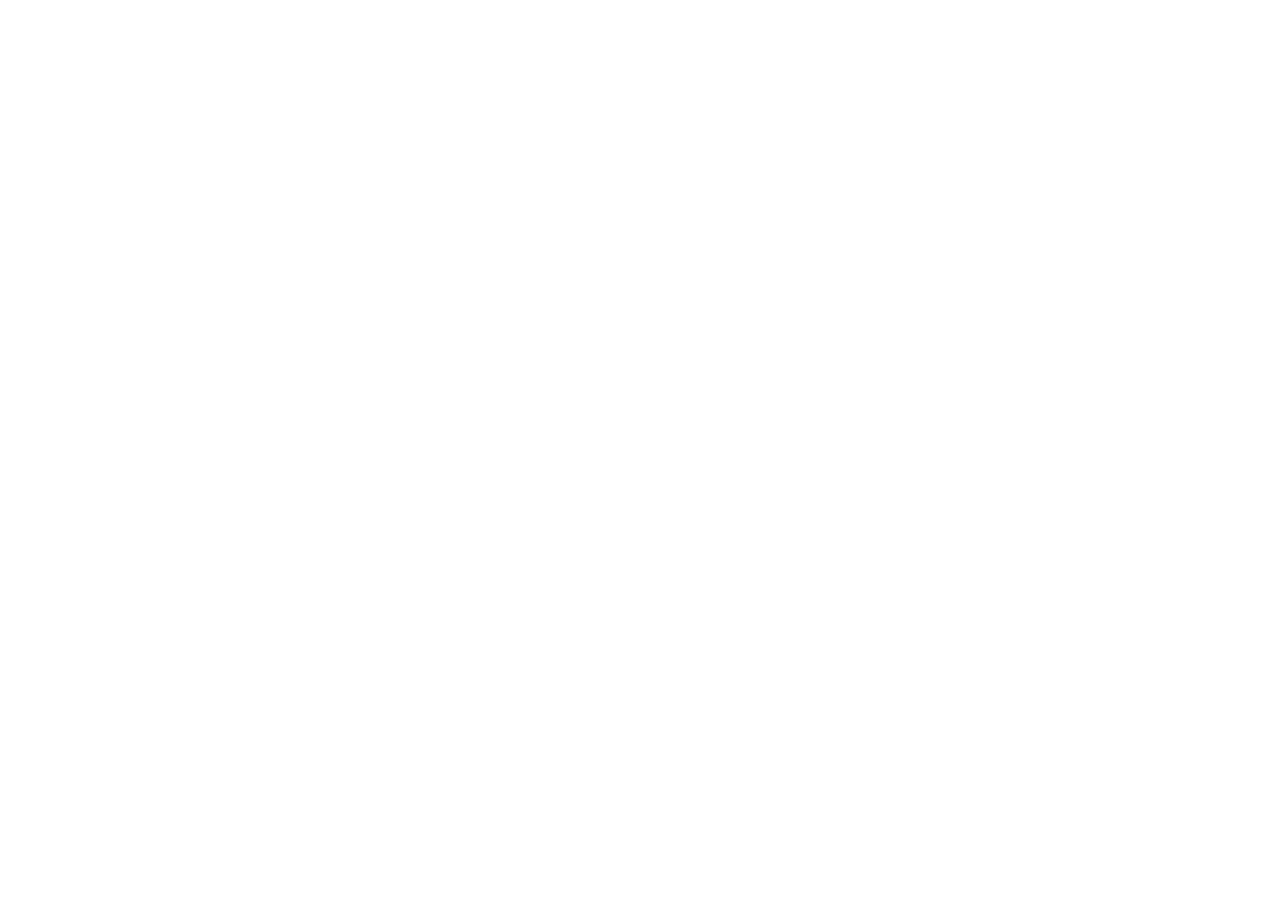
==== flex/index.html @ aaf9b490 "created folder" ====
<!DOCTYPE html>
<html lang="en">
<head>
    <meta charset="UTF-8">
    <meta http-equiv="X-UA-Compatible" content="IE=edge">
    <meta name="viewport" content="width=device-width, initial-scale=1.0">
    <title>Chessboard</title>
</head>
<body>
    <div class="container">
        <div class="item item-1"></div>
        <div class="item item-2"></div>
        <div class="item item-3"></div>
        <div class="item item-4"></div>
        <div class="item item-5"></div>
        <div class="item item-6"></div>
        <div class="item item-7"></div>
        <div class="item item-8"></div>
    </div>
</body>
</html>
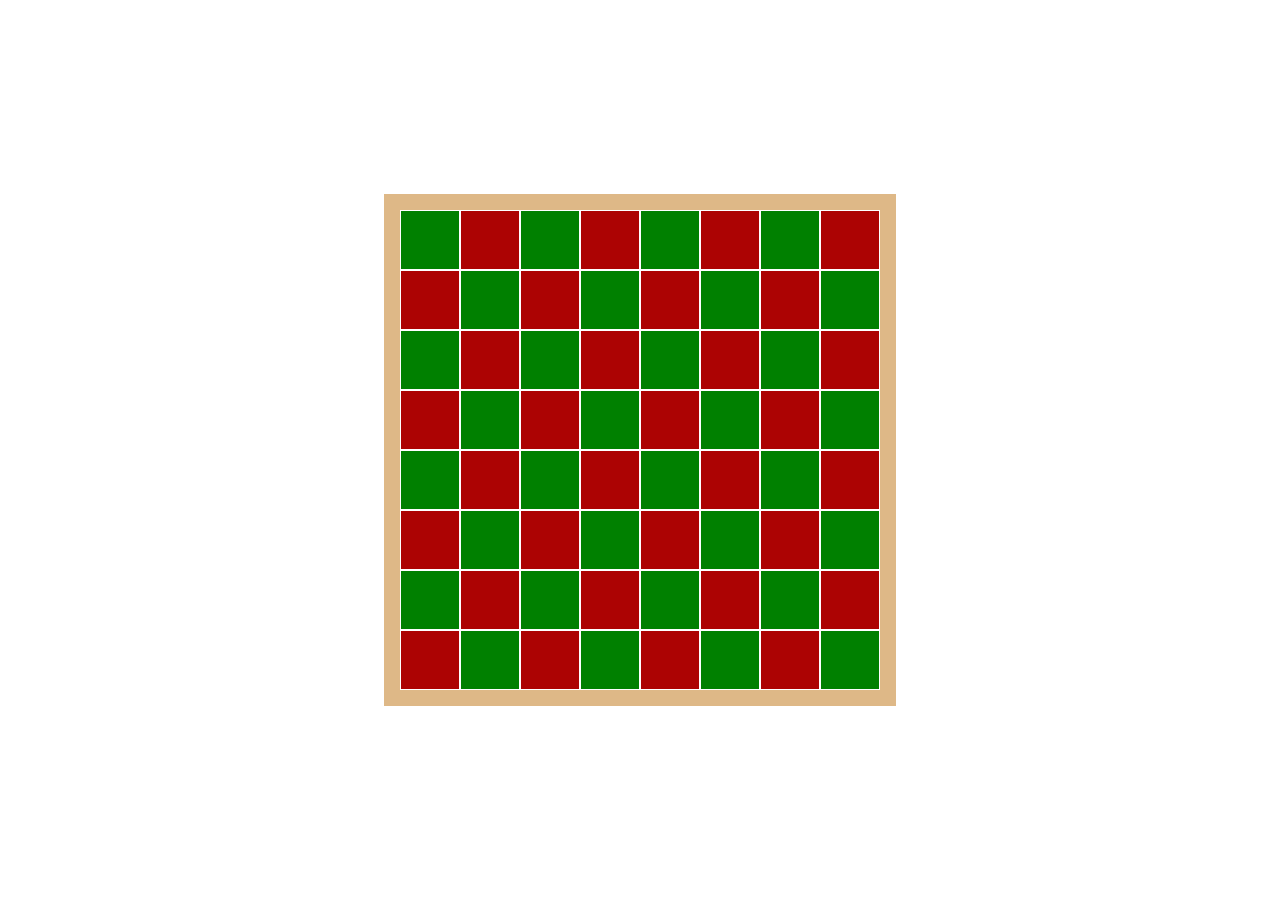
==== commit 331de095: "draft layout complete" ====
--- a/flex/index.html
+++ b/flex/index.html
@@ -4,18 +4,84 @@
     <meta charset="UTF-8">
     <meta http-equiv="X-UA-Compatible" content="IE=edge">
     <meta name="viewport" content="width=device-width, initial-scale=1.0">
+    <link rel="stylesheet" href="style.css" />
     <title>Chessboard</title>
 </head>
 <body>
+    <div class="parent">
     <div class="container">
         <div class="item item-1"></div>
-        <div class="item item-2"></div>
+        <div class="item2 item-2"></div>
         <div class="item item-3"></div>
-        <div class="item item-4"></div>
+        <div class="item2 item-4"></div>
         <div class="item item-5"></div>
-        <div class="item item-6"></div>
+        <div class="item2 item-6"></div>
         <div class="item item-7"></div>
-        <div class="item item-8"></div>
+        <div class="item2 item-8"></div>
+
+        <div class="item2 item-A1"></div>
+        <div class="item item-A2"></div>
+        <div class="item2 item-A3"></div>
+        <div class="item item-A4"></div>
+        <div class="item2 item-A5"></div>
+        <div class="item item-A6"></div>
+        <div class="item2 item-A7"></div>
+        <div class="item item-A8"></div>
+
+        <div class="item item-B1"></div>
+        <div class="item2 item-B2"></div>
+        <div class="item item-B3"></div>
+        <div class="item2 item-B4"></div>
+        <div class="item item-B5"></div>
+        <div class="item2 item-B6"></div>
+        <div class="item item-B7"></div>
+        <div class="item2 item-B8"></div>
+
+        <div class="item2 item-C1"></div>
+        <div class="item item-C2"></div>
+        <div class="item2 item-C3"></div>
+        <div class="item item-C4"></div>
+        <div class="item2 item-C5"></div>
+        <div class="item item-C6"></div>
+        <div class="item2 item-C7"></div>
+        <div class="item item-C8"></div>
+
+        <div class="item item-D1"></div>
+        <div class="item2 item-D2"></div>
+        <div class="item item-D3"></div>
+        <div class="item2 item-D4"></div>
+        <div class="item item-D5"></div>
+        <div class="item2 item-D6"></div>
+        <div class="item item-D7"></div>
+        <div class="item2 item-D8"></div>
+
+        <div class="item2 item-E1"></div>
+        <div class="item item-E2"></div>
+        <div class="item2 item-E3"></div>
+        <div class="item item-E4"></div>
+        <div class="item2 item-E5"></div>
+        <div class="item item-E6"></div>
+        <div class="item2 item-E7"></div>
+        <div class="item item-E8"></div>
+
+        <div class="item item-F1"></div>
+        <div class="item2 item-F2"></div>
+        <div class="item item-F3"></div>
+        <div class="item2 item-F4"></div>
+        <div class="item item-F5"></div>
+        <div class="item2 item-F6"></div>
+        <div class="item item-F7"></div>
+        <div class="item2 item-F8"></div>
+
+        <div class="item2 item-G1"></div>
+        <div class="item item-G2"></div>
+        <div class="item2 item-G3"></div>
+        <div class="item item-G4"></div>
+        <div class="item2 item-G5"></div>
+        <div class="item item-G6"></div>
+        <div class="item2 item-G7"></div>
+        <div class="item item-G8"></div>
     </div>
-</body>
-</html>+</div>
+</bod>
+</htm>--- a/flex/style.css
+++ b/flex/style.css
@@ -0,0 +1,52 @@
+* {
+  padding: 0px;
+  margin: 0px;
+  -webkit-box-sizing: border-box;
+          box-sizing: border-box;
+}
+
+.parent {
+  display: -webkit-box;
+  display: -ms-flexbox;
+  display: flex;
+  -webkit-box-pack: center;
+      -ms-flex-pack: center;
+          justify-content: center;
+  -webkit-box-align: center;
+      -ms-flex-align: center;
+          align-items: center;
+  width: 100%;
+  height: 100vh;
+  background-color: white;
+}
+
+.container {
+  -ms-flex-wrap: wrap;
+      flex-wrap: wrap;
+  display: -webkit-box;
+  display: -ms-flexbox;
+  display: flex;
+  -ms-flex-line-pack: center;
+      align-content: center;
+  -webkit-box-pack: center;
+      -ms-flex-pack: center;
+          justify-content: center;
+  width: 32rem;
+  height: 32rem;
+  background-color: burlywood;
+}
+
+.container .item {
+  background-color: green;
+  border: 1px solid white;
+  width: 3.75rem;
+  height: 3.75rem;
+}
+
+.container .item2 {
+  background-color: #ac0303;
+  border: 1px solid white;
+  width: 3.75rem;
+  height: 3.75rem;
+}
+/*# sourceMappingURL=style.css.map */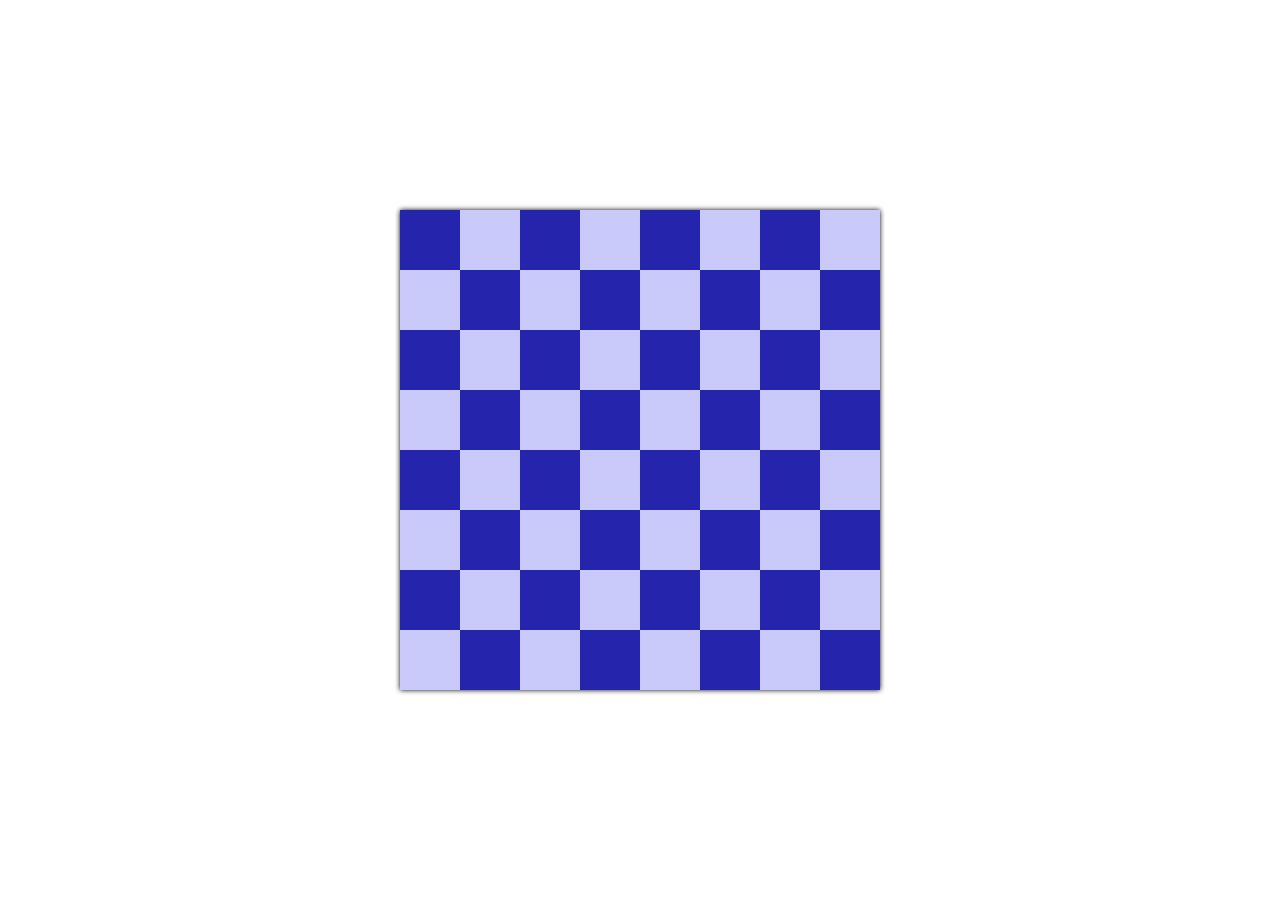
==== commit aafc2a6e: "done with flex chessboard" ====
--- a/flex/index.html
+++ b/flex/index.html
@@ -11,75 +11,75 @@
     <div class="parent">
     <div class="container">
         <div class="item item-1"></div>
-        <div class="item2 item-2"></div>
+        <div class="light-block item-2"></div>
         <div class="item item-3"></div>
-        <div class="item2 item-4"></div>
+        <div class="light-block item-4"></div>
         <div class="item item-5"></div>
-        <div class="item2 item-6"></div>
+        <div class="light-block item-6"></div>
         <div class="item item-7"></div>
-        <div class="item2 item-8"></div>
+        <div class="light-block item-8"></div>
 
-        <div class="item2 item-A1"></div>
+        <div class="light-block item-A1"></div>
         <div class="item item-A2"></div>
-        <div class="item2 item-A3"></div>
+        <div class="light-block item-A3"></div>
         <div class="item item-A4"></div>
-        <div class="item2 item-A5"></div>
+        <div class="light-block item-A5"></div>
         <div class="item item-A6"></div>
-        <div class="item2 item-A7"></div>
+        <div class="light-block item-A7"></div>
         <div class="item item-A8"></div>
 
         <div class="item item-B1"></div>
-        <div class="item2 item-B2"></div>
+        <div class="light-block item-B2"></div>
         <div class="item item-B3"></div>
-        <div class="item2 item-B4"></div>
+        <div class="light-block item-B4"></div>
         <div class="item item-B5"></div>
-        <div class="item2 item-B6"></div>
+        <div class="light-block item-B6"></div>
         <div class="item item-B7"></div>
-        <div class="item2 item-B8"></div>
+        <div class="light-block item-B8"></div>
 
-        <div class="item2 item-C1"></div>
+        <div class="light-block item-C1"></div>
         <div class="item item-C2"></div>
-        <div class="item2 item-C3"></div>
+        <div class="light-block item-C3"></div>
         <div class="item item-C4"></div>
-        <div class="item2 item-C5"></div>
+        <div class="light-block item-C5"></div>
         <div class="item item-C6"></div>
-        <div class="item2 item-C7"></div>
+        <div class="light-block item-C7"></div>
         <div class="item item-C8"></div>
 
         <div class="item item-D1"></div>
-        <div class="item2 item-D2"></div>
+        <div class="light-block item-D2"></div>
         <div class="item item-D3"></div>
-        <div class="item2 item-D4"></div>
+        <div class="light-block item-D4"></div>
         <div class="item item-D5"></div>
-        <div class="item2 item-D6"></div>
+        <div class="light-block item-D6"></div>
         <div class="item item-D7"></div>
-        <div class="item2 item-D8"></div>
+        <div class="light-block item-D8"></div>
 
-        <div class="item2 item-E1"></div>
+        <div class="light-block item-E1"></div>
         <div class="item item-E2"></div>
-        <div class="item2 item-E3"></div>
+        <div class="light-block item-E3"></div>
         <div class="item item-E4"></div>
-        <div class="item2 item-E5"></div>
+        <div class="light-block item-E5"></div>
         <div class="item item-E6"></div>
-        <div class="item2 item-E7"></div>
+        <div class="light-block item-E7"></div>
         <div class="item item-E8"></div>
 
         <div class="item item-F1"></div>
-        <div class="item2 item-F2"></div>
+        <div class="light-block item-F2"></div>
         <div class="item item-F3"></div>
-        <div class="item2 item-F4"></div>
+        <div class="light-block item-F4"></div>
         <div class="item item-F5"></div>
-        <div class="item2 item-F6"></div>
+        <div class="light-block item-F6"></div>
         <div class="item item-F7"></div>
-        <div class="item2 item-F8"></div>
+        <div class="light-block item-F8"></div>
 
-        <div class="item2 item-G1"></div>
+        <div class="light-block item-G1"></div>
         <div class="item item-G2"></div>
-        <div class="item2 item-G3"></div>
+        <div class="light-block item-G3"></div>
         <div class="item item-G4"></div>
-        <div class="item2 item-G5"></div>
+        <div class="light-block item-G5"></div>
         <div class="item item-G6"></div>
-        <div class="item2 item-G7"></div>
+        <div class="light-block item-G7"></div>
         <div class="item item-G8"></div>
     </div>
 </div>
--- a/flex/style.css
+++ b/flex/style.css
@@ -31,22 +31,55 @@
   -webkit-box-pack: center;
       -ms-flex-pack: center;
           justify-content: center;
-  width: 32rem;
-  height: 32rem;
-  background-color: burlywood;
+  width: 30rem;
+  height: 30rem;
+  -webkit-box-shadow: 0 0 5px;
+          box-shadow: 0 0 5px;
 }
 
 .container .item {
-  background-color: green;
-  border: 1px solid white;
+  background-color: #2424ad;
   width: 3.75rem;
   height: 3.75rem;
 }
 
-.container .item2 {
-  background-color: #ac0303;
-  border: 1px solid white;
+.container .light-block {
+  background-color: #c9c9fa;
   width: 3.75rem;
   height: 3.75rem;
 }
+
+@media (max-width: 481px) {
+  .container {
+    width: 20rem;
+    height: 20rem;
+  }
+  .container .item {
+    background-color: #2424ad;
+    width: 2.5rem;
+    height: 2.5rem;
+  }
+  .container .light-block {
+    background-color: #c9c9fa;
+    width: 2.5rem;
+    height: 2.5rem;
+  }
+}
+
+@media (max-width: 321px) {
+  .container {
+    width: 15rem;
+    height: 15rem;
+  }
+  .container .item {
+    background-color: #2424ad;
+    width: 1.875rem;
+    height: 1.875rem;
+  }
+  .container .light-block {
+    background-color: #c9c9fa;
+    width: 1.875rem;
+    height: 1.875rem;
+  }
+}
 /*# sourceMappingURL=style.css.map */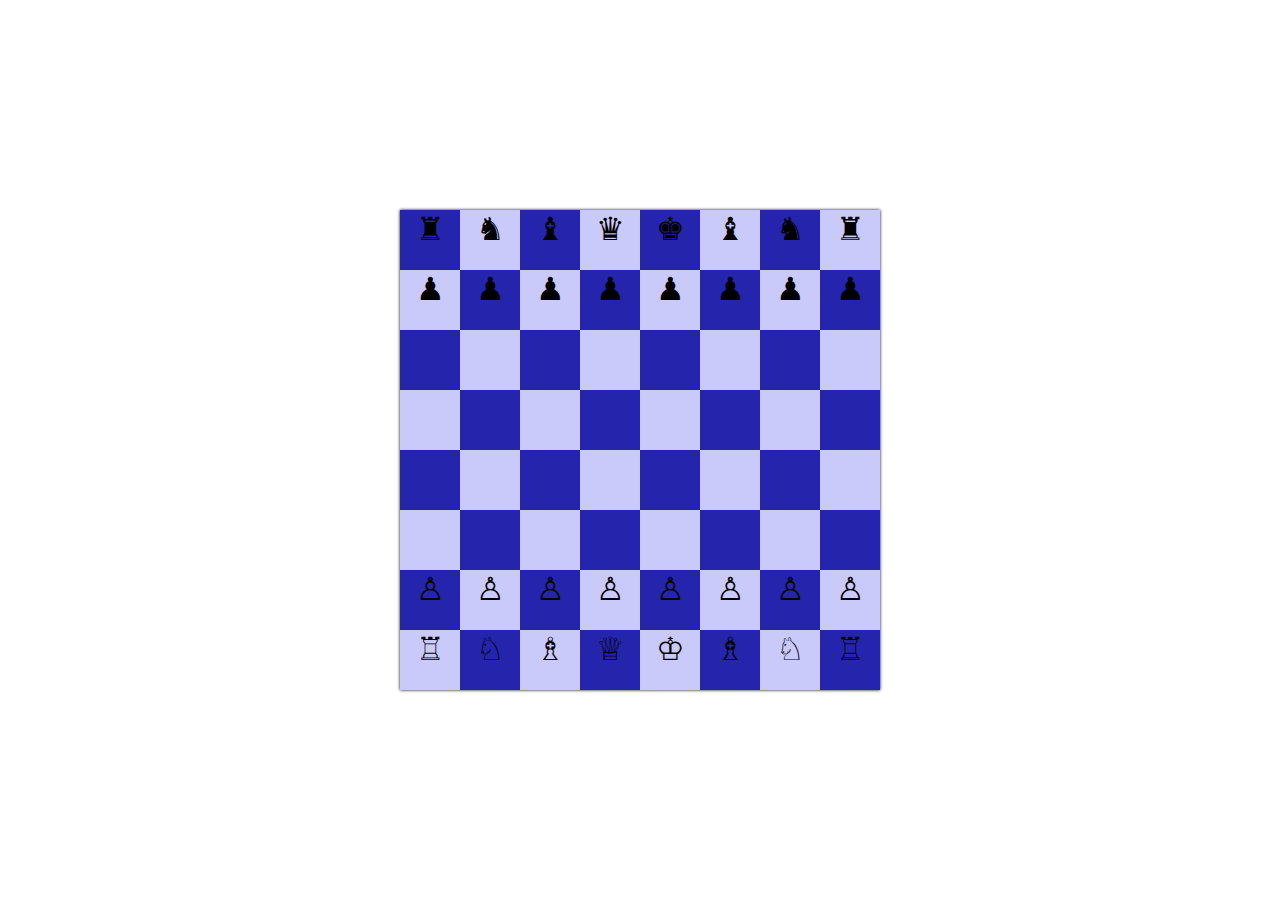
==== commit 893a2eed: "added chessboard pieces to flex chessboard" ====
--- a/flex/index.html
+++ b/flex/index.html
@@ -10,77 +10,77 @@
 <body>
     <div class="parent">
     <div class="container">
-        <div class="item item-1"></div>
-        <div class="light-block item-2"></div>
-        <div class="item item-3"></div>
-        <div class="light-block item-4"></div>
-        <div class="item item-5"></div>
-        <div class="light-block item-6"></div>
-        <div class="item item-7"></div>
-        <div class="light-block item-8"></div>
+        <div class="dark-block item-1">♜</div>
+        <div class="light-block item-2">♞</div>
+        <div class="dark-block item-3">♝</div>
+        <div class="light-block item-4">♛</div>
+        <div class="dark-block item-5">♚</div>
+        <div class="light-block item-6">♝</div>
+        <div class="dark-block item-7">♞</div>
+        <div class="light-block item-8">♜</div>
 
-        <div class="light-block item-A1"></div>
-        <div class="item item-A2"></div>
-        <div class="light-block item-A3"></div>
-        <div class="item item-A4"></div>
-        <div class="light-block item-A5"></div>
-        <div class="item item-A6"></div>
-        <div class="light-block item-A7"></div>
-        <div class="item item-A8"></div>
+        <div class="light-block item-A1">♟</div>
+        <div class="dark-block item-A2">♟</div>
+        <div class="light-block item-A3">♟</div>
+        <div class="dark-block item-A4">♟</div>
+        <div class="light-block item-A5">♟</div>
+        <div class="dark-block item-A6">♟</div>
+        <div class="light-block item-A7">♟</div>
+        <div class="dark-block item-A8">♟</div>
 
-        <div class="item item-B1"></div>
+        <div class="dark-block item-B1"></div>
         <div class="light-block item-B2"></div>
-        <div class="item item-B3"></div>
+        <div class="dark-block item-B3"></div>
         <div class="light-block item-B4"></div>
-        <div class="item item-B5"></div>
+        <div class="dark-block item-B5"></div>
         <div class="light-block item-B6"></div>
-        <div class="item item-B7"></div>
+        <div class="dark-block item-B7"></div>
         <div class="light-block item-B8"></div>
 
         <div class="light-block item-C1"></div>
-        <div class="item item-C2"></div>
+        <div class="dark-block item-C2"></div>
         <div class="light-block item-C3"></div>
-        <div class="item item-C4"></div>
+        <div class="dark-block item-C4"></div>
         <div class="light-block item-C5"></div>
-        <div class="item item-C6"></div>
+        <div class="dark-block item-C6"></div>
         <div class="light-block item-C7"></div>
-        <div class="item item-C8"></div>
+        <div class="dark-block item-C8"></div>
 
-        <div class="item item-D1"></div>
+        <div class="dark-block item-D1"></div>
         <div class="light-block item-D2"></div>
-        <div class="item item-D3"></div>
+        <div class="dark-block item-D3"></div>
         <div class="light-block item-D4"></div>
-        <div class="item item-D5"></div>
+        <div class="dark-block item-D5"></div>
         <div class="light-block item-D6"></div>
-        <div class="item item-D7"></div>
+        <div class="dark-block item-D7"></div>
         <div class="light-block item-D8"></div>
 
         <div class="light-block item-E1"></div>
-        <div class="item item-E2"></div>
+        <div class="dark-block item-E2"></div>
         <div class="light-block item-E3"></div>
-        <div class="item item-E4"></div>
+        <div class="dark-block item-E4"></div>
         <div class="light-block item-E5"></div>
-        <div class="item item-E6"></div>
+        <div class="dark-block item-E6"></div>
         <div class="light-block item-E7"></div>
-        <div class="item item-E8"></div>
+        <div class="dark-block item-E8"></div>
 
-        <div class="item item-F1"></div>
-        <div class="light-block item-F2"></div>
-        <div class="item item-F3"></div>
-        <div class="light-block item-F4"></div>
-        <div class="item item-F5"></div>
-        <div class="light-block item-F6"></div>
-        <div class="item item-F7"></div>
-        <div class="light-block item-F8"></div>
+        <div class="dark-block item-F1">♙</div>
+        <div class="light-block item-F2">♙</div>
+        <div class="dark-block item-F3">♙</div>
+        <div class="light-block item-F4">♙</div>
+        <div class="dark-block item-F5">♙</div>
+        <div class="light-block item-F6">♙</div>
+        <div class="dark-block item-F7">♙</div>
+        <div class="light-block item-F8">♙</div>
 
-        <div class="light-block item-G1"></div>
-        <div class="item item-G2"></div>
-        <div class="light-block item-G3"></div>
-        <div class="item item-G4"></div>
-        <div class="light-block item-G5"></div>
-        <div class="item item-G6"></div>
-        <div class="light-block item-G7"></div>
-        <div class="item item-G8"></div>
+        <div class="light-block item-G1">♖</div>
+        <div class="dark-block item-G2">♘</div>
+        <div class="light-block item-G3">♗</div>
+        <div class="dark-block item-G4">♕</div>
+        <div class="light-block item-G5">♔</div>
+        <div class="dark-block item-G6">♗</div>
+        <div class="light-block item-G7">♘</div>
+        <div class="dark-block item-G8">♖</div>
     </div>
 </div>
 </bod>
--- a/flex/style.css
+++ b/flex/style.css
@@ -33,20 +33,24 @@
           justify-content: center;
   width: 30rem;
   height: 30rem;
-  -webkit-box-shadow: 0 0 5px;
-          box-shadow: 0 0 5px;
+  -webkit-box-shadow: 0 0 3px;
+          box-shadow: 0 0 3px;
 }
 
-.container .item {
+.container .dark-block {
   background-color: #2424ad;
   width: 3.75rem;
   height: 3.75rem;
+  font-size: 2rem;
+  text-align: center;
 }
 
 .container .light-block {
   background-color: #c9c9fa;
   width: 3.75rem;
   height: 3.75rem;
+  font-size: 2rem;
+  text-align: center;
 }
 
 @media (max-width: 481px) {
@@ -54,15 +58,15 @@
     width: 20rem;
     height: 20rem;
   }
-  .container .item {
-    background-color: #2424ad;
+  .container .dark-block {
     width: 2.5rem;
     height: 2.5rem;
+    font-size: 1rem;
   }
   .container .light-block {
-    background-color: #c9c9fa;
     width: 2.5rem;
     height: 2.5rem;
+    font-size: 1rem;
   }
 }
 
@@ -71,15 +75,15 @@
     width: 15rem;
     height: 15rem;
   }
-  .container .item {
-    background-color: #2424ad;
+  .container .dark-block {
     width: 1.875rem;
     height: 1.875rem;
+    font-size: 1rem;
   }
   .container .light-block {
-    background-color: #c9c9fa;
     width: 1.875rem;
     height: 1.875rem;
+    font-size: 1rem;
   }
 }
 /*# sourceMappingURL=style.css.map */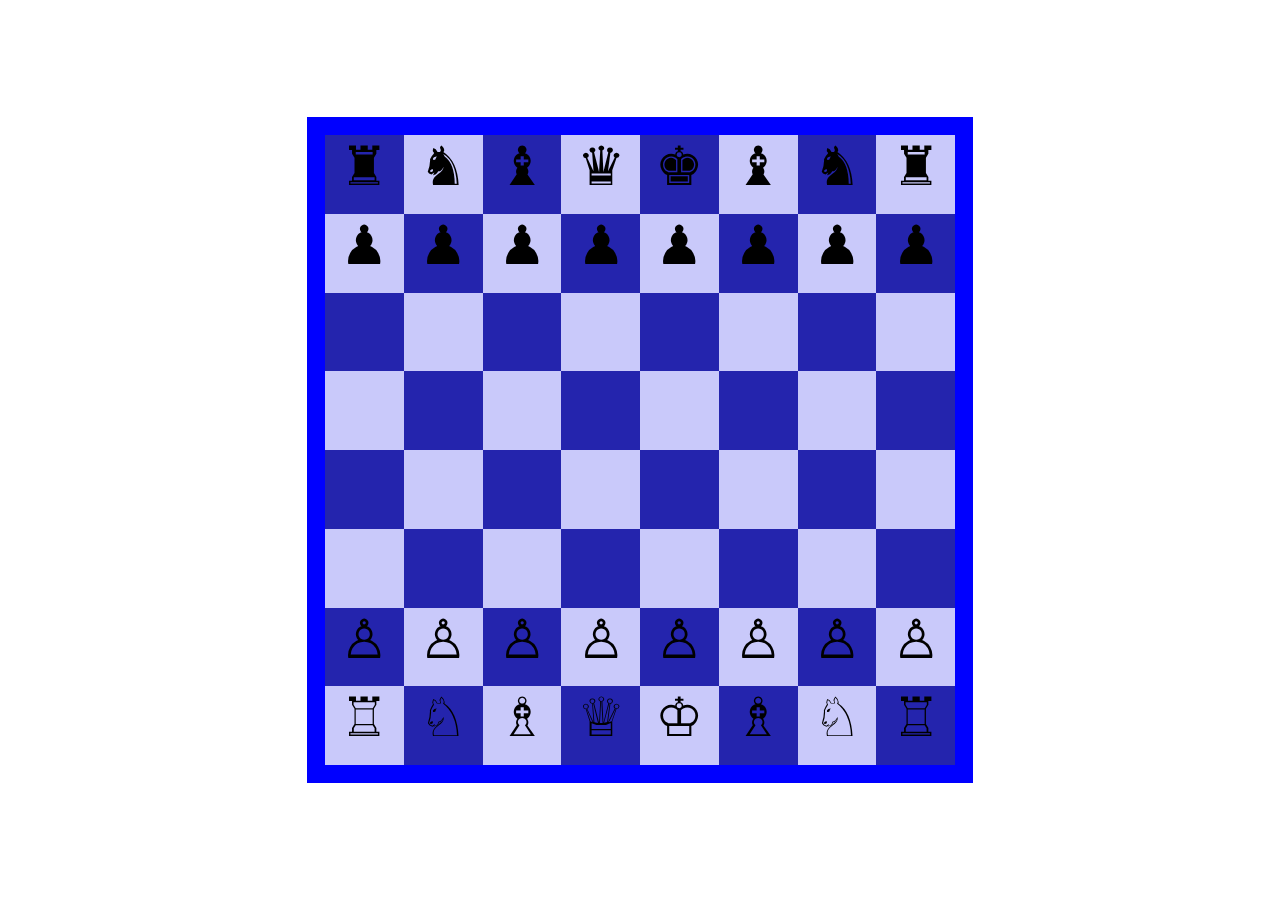
==== commit 37fe5776: "done with flex and grid" ====
--- a/flex/index.html
+++ b/flex/index.html
@@ -5,9 +5,10 @@
     <meta http-equiv="X-UA-Compatible" content="IE=edge">
     <meta name="viewport" content="width=device-width, initial-scale=1.0">
     <link rel="stylesheet" href="style.css" />
-    <title>Chessboard</title>
+    <title>Chessboard Flex</title>
 </head>
 <body>
+
     <div class="parent">
     <div class="container">
         <div class="dark-block item-1">♜</div>
--- a/flex/style.css
+++ b/flex/style.css
@@ -1,8 +1,11 @@
 * {
   padding: 0px;
   margin: 0px;
-  -webkit-box-sizing: border-box;
-          box-sizing: border-box;
+}
+
+body {
+  height: 100%;
+  overflow: hidden;
 }
 
 .parent {
@@ -15,7 +18,7 @@
   -webkit-box-align: center;
       -ms-flex-align: center;
           align-items: center;
-  width: 100%;
+  width: 100vw;
   height: 100vh;
   background-color: white;
 }
@@ -31,59 +34,24 @@
   -webkit-box-pack: center;
       -ms-flex-pack: center;
           justify-content: center;
-  width: 30rem;
-  height: 30rem;
-  -webkit-box-shadow: 0 0 3px;
-          box-shadow: 0 0 3px;
+  width: 70vmin;
+  height: 70vmin;
+  border: 2vmin solid blue;
 }
 
 .container .dark-block {
   background-color: #2424ad;
-  width: 3.75rem;
-  height: 3.75rem;
-  font-size: 2rem;
+  width: 8.75vmin;
+  height: 8.75vmin;
+  font-size: 6vmin;
   text-align: center;
 }
 
 .container .light-block {
   background-color: #c9c9fa;
-  width: 3.75rem;
-  height: 3.75rem;
-  font-size: 2rem;
+  width: 8.75vmin;
+  height: 8.75vmin;
+  font-size: 6vmin;
   text-align: center;
 }
-
-@media (max-width: 481px) {
-  .container {
-    width: 20rem;
-    height: 20rem;
-  }
-  .container .dark-block {
-    width: 2.5rem;
-    height: 2.5rem;
-    font-size: 1rem;
-  }
-  .container .light-block {
-    width: 2.5rem;
-    height: 2.5rem;
-    font-size: 1rem;
-  }
-}
-
-@media (max-width: 321px) {
-  .container {
-    width: 15rem;
-    height: 15rem;
-  }
-  .container .dark-block {
-    width: 1.875rem;
-    height: 1.875rem;
-    font-size: 1rem;
-  }
-  .container .light-block {
-    width: 1.875rem;
-    height: 1.875rem;
-    font-size: 1rem;
-  }
-}
 /*# sourceMappingURL=style.css.map */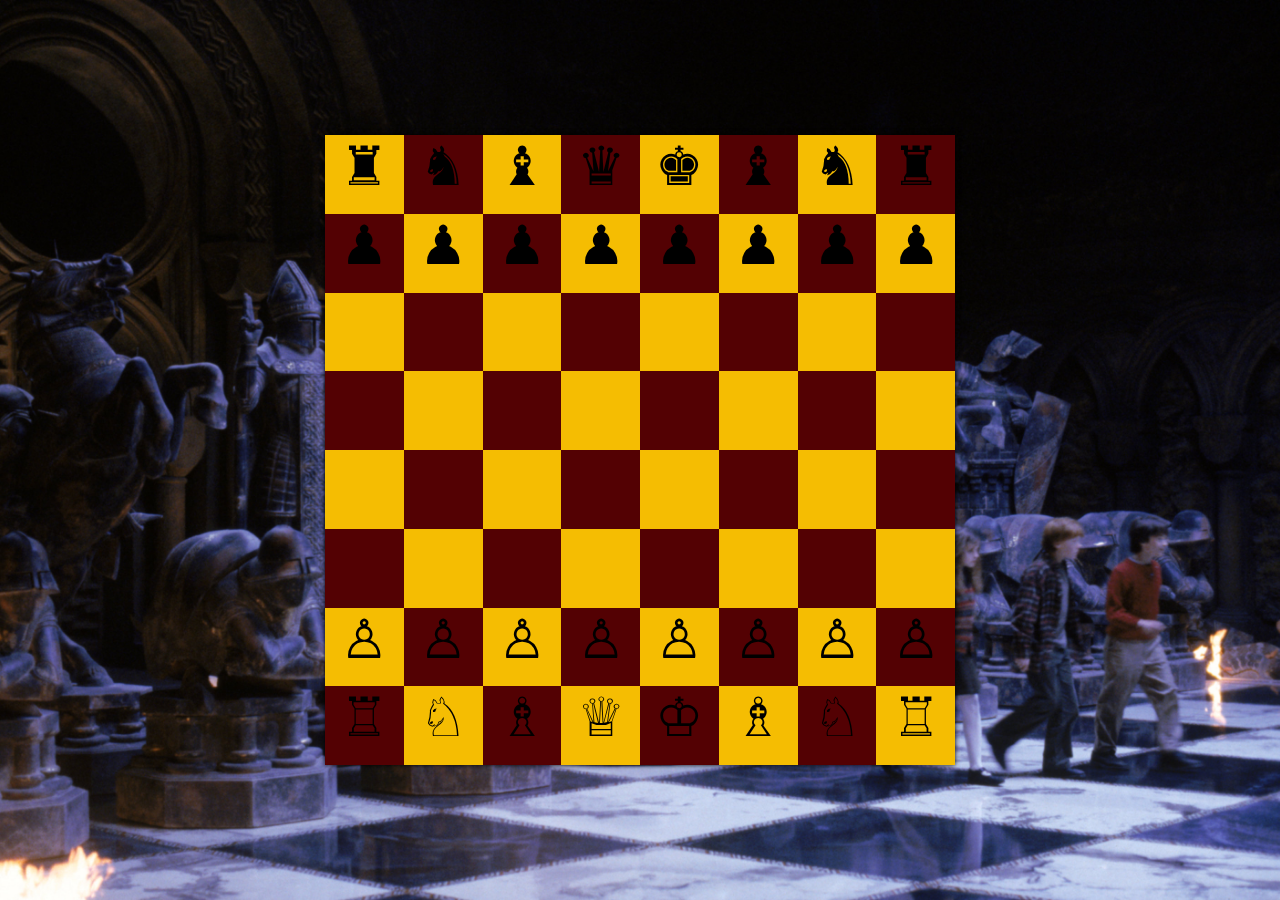
==== commit 9346ff0b: "fix bugs" ====
--- a/flex/index.html
+++ b/flex/index.html
@@ -11,77 +11,77 @@
 
     <div class="parent">
     <div class="container">
-        <div class="dark-block item-1">♜</div>
-        <div class="light-block item-2">♞</div>
-        <div class="dark-block item-3">♝</div>
-        <div class="light-block item-4">♛</div>
-        <div class="dark-block item-5">♚</div>
-        <div class="light-block item-6">♝</div>
-        <div class="dark-block item-7">♞</div>
-        <div class="light-block item-8">♜</div>
+        <div class="dark-block">♜</div>
+        <div class="light-block">♞</div>
+        <div class="dark-block">♝</div>
+        <div class="light-block">♛</div>
+        <div class="dark-block">♚</div>
+        <div class="light-block">♝</div>
+        <div class="dark-block">♞</div>
+        <div class="light-block">♜</div>
 
-        <div class="light-block item-A1">♟</div>
-        <div class="dark-block item-A2">♟</div>
-        <div class="light-block item-A3">♟</div>
-        <div class="dark-block item-A4">♟</div>
-        <div class="light-block item-A5">♟</div>
-        <div class="dark-block item-A6">♟</div>
-        <div class="light-block item-A7">♟</div>
-        <div class="dark-block item-A8">♟</div>
+        <div class="light-block">♟</div>
+        <div class="dark-block">♟</div>
+        <div class="light-block">♟</div>
+        <div class="dark-block">♟</div>
+        <div class="light-block">♟</div>
+        <div class="dark-block">♟</div>
+        <div class="light-block">♟</div>
+        <div class="dark-block">♟</div>
 
-        <div class="dark-block item-B1"></div>
-        <div class="light-block item-B2"></div>
-        <div class="dark-block item-B3"></div>
-        <div class="light-block item-B4"></div>
-        <div class="dark-block item-B5"></div>
-        <div class="light-block item-B6"></div>
-        <div class="dark-block item-B7"></div>
-        <div class="light-block item-B8"></div>
+        <div class="dark-block"></div>
+        <div class="light-block"></div>
+        <div class="dark-block"></div>
+        <div class="light-block"></div>
+        <div class="dark-block"></div>
+        <div class="light-block"></div>
+        <div class="dark-block"></div>
+        <div class="light-block"></div>
 
-        <div class="light-block item-C1"></div>
-        <div class="dark-block item-C2"></div>
-        <div class="light-block item-C3"></div>
-        <div class="dark-block item-C4"></div>
-        <div class="light-block item-C5"></div>
-        <div class="dark-block item-C6"></div>
-        <div class="light-block item-C7"></div>
-        <div class="dark-block item-C8"></div>
+        <div class="light-block"></div>
+        <div class="dark-block"></div>
+        <div class="light-block"></div>
+        <div class="dark-block"></div>
+        <div class="light-block"></div>
+        <div class="dark-block"></div>
+        <div class="light-block"></div>
+        <div class="dark-block"></div>
 
-        <div class="dark-block item-D1"></div>
-        <div class="light-block item-D2"></div>
-        <div class="dark-block item-D3"></div>
-        <div class="light-block item-D4"></div>
-        <div class="dark-block item-D5"></div>
-        <div class="light-block item-D6"></div>
-        <div class="dark-block item-D7"></div>
-        <div class="light-block item-D8"></div>
+        <div class="dark-block"></div>
+        <div class="light-block"></div>
+        <div class="dark-block"></div>
+        <div class="light-block"></div>
+        <div class="dark-block"></div>
+        <div class="light-block"></div>
+        <div class="dark-block"></div>
+        <div class="light-block"></div>
 
-        <div class="light-block item-E1"></div>
-        <div class="dark-block item-E2"></div>
-        <div class="light-block item-E3"></div>
-        <div class="dark-block item-E4"></div>
-        <div class="light-block item-E5"></div>
-        <div class="dark-block item-E6"></div>
-        <div class="light-block item-E7"></div>
-        <div class="dark-block item-E8"></div>
+        <div class="light-block"></div>
+        <div class="dark-block"></div>
+        <div class="light-block"></div>
+        <div class="dark-block"></div>
+        <div class="light-block"></div>
+        <div class="dark-block"></div>
+        <div class="light-block"></div>
+        <div class="dark-block"></div>
 
-        <div class="dark-block item-F1">♙</div>
-        <div class="light-block item-F2">♙</div>
-        <div class="dark-block item-F3">♙</div>
-        <div class="light-block item-F4">♙</div>
-        <div class="dark-block item-F5">♙</div>
-        <div class="light-block item-F6">♙</div>
-        <div class="dark-block item-F7">♙</div>
-        <div class="light-block item-F8">♙</div>
+        <div class="dark-block">♙</div>
+        <div class="light-block">♙</div>
+        <div class="dark-block">♙</div>
+        <div class="light-block">♙</div>
+        <div class="dark-block">♙</div>
+        <div class="light-block">♙</div>
+        <div class="dark-block">♙</div>
+        <div class="light-block">♙</div>
 
-        <div class="light-block item-G1">♖</div>
-        <div class="dark-block item-G2">♘</div>
-        <div class="light-block item-G3">♗</div>
-        <div class="dark-block item-G4">♕</div>
-        <div class="light-block item-G5">♔</div>
-        <div class="dark-block item-G6">♗</div>
-        <div class="light-block item-G7">♘</div>
-        <div class="dark-block item-G8">♖</div>
+        <div class="light-block">♖</div>
+        <div class="dark-block">♘</div>
+        <div class="light-block">♗</div>
+        <div class="dark-block">♕</div>
+        <div class="light-block">♔</div>
+        <div class="dark-block">♗</div>
+        <div class="light-block">♘</div>
+        <div class="dark-block">♖</div>
     </div>
 </div>
 </bod>
--- a/flex/style.css
+++ b/flex/style.css
@@ -20,7 +20,10 @@
           align-items: center;
   width: 100vw;
   height: 100vh;
-  background-color: white;
+  background: url(./img/harry-potter.jpg);
+  background-repeat: no-repeat;
+  background-position: center;
+  background-size: cover;
 }
 
 .container {
@@ -36,11 +39,12 @@
           justify-content: center;
   width: 70vmin;
   height: 70vmin;
-  border: 2vmin solid blue;
+  -webkit-box-shadow: 0 0 5px;
+          box-shadow: 0 0 5px;
 }
 
 .container .dark-block {
-  background-color: #2424ad;
+  background-color: #f5bd02;
   width: 8.75vmin;
   height: 8.75vmin;
   font-size: 6vmin;
@@ -48,7 +52,7 @@
 }
 
 .container .light-block {
-  background-color: #c9c9fa;
+  background-color: #530103;
   width: 8.75vmin;
   height: 8.75vmin;
   font-size: 6vmin;
